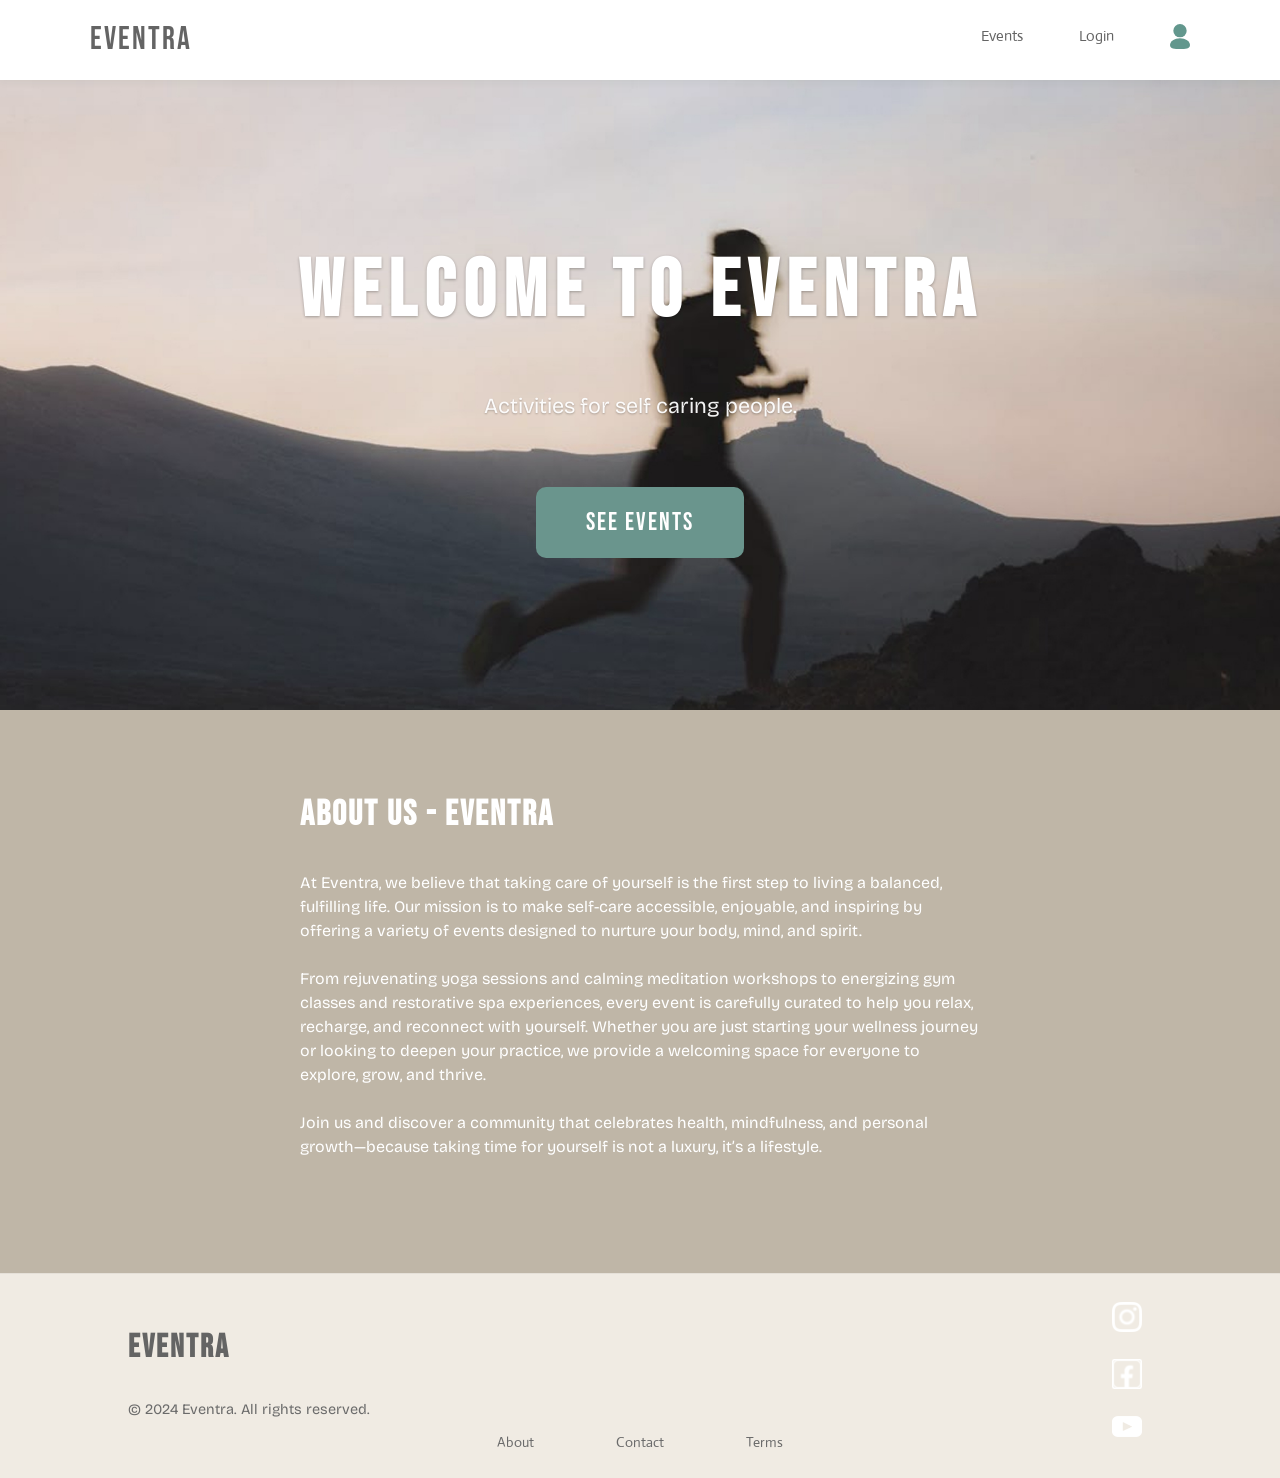
==== about.html @ 4ce1b918 "Added about us sida and css" ====
<!DOCTYPE html>
<html lang="en">
<head>
    <meta charset="UTF-8" />
    <meta name="viewport" content="width=device-width, initial-scale=1.0" />
    <title>Eventera</title>
    <link rel="stylesheet" href="style.css" />
    <link rel="stylesheet" href='main.css'/>
    <link rel="stylesheet" href="about.css">
    <link rel="preconnect" href="https://fonts.googleapis.com">
    <link rel="preconnect" href="https://fonts.gstatic.com" crossorigin>
    <link href="https://fonts.googleapis.com/css2?family=Actor&family=Bebas+Neue&family=Bricolage+Grotesque:opsz,wght@12..96,200..800&display=swap" rel="stylesheet">
</head>
<body>
    <header class="site-header">
        <nav class="desktop">
            <a href="index.html" class="logo">Eventra</a>
            <ul class="nav-links">
            <li><a href="products.html">Events</a></li>
            <li><a href="register.html">Login</a></li>
            <li><a href="profile.html"><img src="images/profile.svg" alt="profile icon" width="20px"></a></li>
            </ul>
        </nav>
        <nav class="mobil">
            <a href="index.html" class="logo">Eventra</a>
            <div class="dropdown">
            <img src="images/meny.svg" alt="meny icon">
                <ul class="dropdown-list">
                <li><a href="products.html">Events</a></li>
                <li><a href="register.html">Login</a></li>
                <li><a class="last" href="profile.html">Profile</a></li>
                </ul>
            </div>
        </nav>
    </header>
    <section class="hero">
        <h1>Welcome to Eventra</h1>
        <p>Activities for self caring people.</p>
        <button class="action-btn">See events</button>
    </section>
    <main>
        <h2>About us - Eventra</h2>
        <p>At Eventra, we believe that taking care of yourself is the first step to living a balanced, fulfilling life. Our mission is to make self-care accessible, enjoyable, and inspiring by offering a variety of events designed to nurture your body, mind, and spirit. <br><br>

        From rejuvenating yoga sessions and calming meditation workshops to energizing gym classes and restorative spa experiences, every event is carefully curated to help you relax, recharge, and reconnect with yourself. Whether you are just starting your wellness journey or looking to deepen your practice, we provide a welcoming space for everyone to explore, grow, and thrive. <br><br>

        Join us and discover a community that celebrates health, mindfulness, and personal growth—because taking time for yourself is not a luxury, it’s a lifestyle.</p>
    </main>
    <footer class="site-footer">
        <div class="footer-content">
        <h2>Eventra</h2>
        <p>&copy; 2024 Eventra. All rights reserved.</p>
        <div class="footer-links">
            <a href="about.html">About</a>
            <a href="contact.html">Contact</a>
            <a href="terms.html">Terms</a>
        </div>
        <div class="sociala">
            <a href="https://www.instagram.com/" target="_blank"><img src="images/insta.svg" alt="instagram icon"></a>
            <a href="https://www.facebook.com/" target="_blank"><img src="images/facebook.svg" alt="facebook icon"></a>
            <a href="https://www.youtube.com" target="_blank" ><img src="images/youtube.svg" alt="youtube icon"></a>
        </div>
    </div>
    </footer>
    </body>
</html>
---- style.css ----
:root {
  --font-heading: "Bebas Neue", sans-serif;
  --font-underRubrik: "Bricolage Grotesque", sans-serif;
  --font-body: "Actor", system-ui, sans-serif;
  --color-bg: #BFB6A7;
  --color-bg-alt: #f0ebe3;
  --color-surface: #ffffff;
  --color-primary: #62978D;
  --color-primary-hover: #78A89F;
  --color-accent: #9C6B48;
  --color-accent-hover: #d4b03a;
  --color-text: #646464;
  --color-text-muted: #6b6b6b;
  --color-border: #e5e0d8;
  --radius-sm: 8px;
  --radius-md: 12px;
  --radius-lg: 31px;
  --shadow-sm: 0 2px 8px rgba(45, 90, 61, 0.06);
  --shadow-md: 0 4px 16px rgba(45, 90, 61, 0.08);
  --shadow-hover: 0 8px 24px rgba(45, 90, 61, 0.12);
}


/* Main Content */
.main-content {
  padding: 2.5rem 2rem;
  max-width: 1200px;
  margin: 0 auto;
}

.main-content h2 {
  font-family: var(--font-heading);
  font-size: 2.3rem;
  padding-top: 30px;
  padding-left: 10px;
  color: white;
  margin: 0 0 1.5rem 0;
  letter-spacing: 4px;
}

/* Hero section (homepage) - full width, non-contained */
.hero {
  width: 100%;
  min-height: 70vh;
  display: flex;
  flex-direction: column;
  align-items: center;
  justify-content: center;
  gap: 30px;
  text-align: center;
  padding: 5rem 2rem;
  background-image:url("images/hero.png");
  filter: saturate(0.8);
  background-size: cover;
  background-position: center;
  color: #fff;
}
.action-btn{
  padding: 20px 50px;
  cursor: pointer;
  background-color: var(--color-primary);
  color: #ffffff;
  font-size: 25px;
  letter-spacing: 2px;
  border: 0px solid;
  border-radius: 10px;
  margin-top: 35px;
  font-family: 'Bebas Neue', 'sans-serif' ;
}
.action-btn:hover{
  background-color: #78A89F;
}

.hero h1 {
  font-family: var(--font-heading);
  font-size: 5rem;
  letter-spacing: 10px;
  margin: 0 0 0.5rem 0;
  letter-spacing: 8px;
  color: #fff;
  text-shadow: 0 1px 3px rgba(0, 0, 0, 0.3);
}

.hero p {
  margin: 0;
  font-family: var(--font-underRubrik);
  font-size: 1.35rem;
  color: rgba(255, 255, 255, 0.95);
  text-shadow: 0 1px 2px rgba(0, 0, 0, 0.25);
}

/* Products grid */
#events {
  display: grid;
  grid-template-columns: repeat(auto-fill, minmax(440px, 1fr));
  gap: 2.5rem;
}

.main-content h1{
  color: #ffffff;
}

.product-card {
  background: var(--color-surface);
  border-radius: var(--radius-md);
  overflow: hidden;
  box-shadow: var(--shadow-sm);
  transition: box-shadow 0.25s ease, transform 0.2s ease;
  display: flex;
  flex-direction: column;
}

.product-card:hover {
  box-shadow: var(--shadow-hover);
  transform: translateY(-2px);
}

.product-card__image {
  width: 100%;
  position: relative;
  aspect-ratio: 1;
  object-fit: cover;
  display: block;
  height: 200px;
  background: var(--color-bg-alt);
}

.product-card__image-placeholder {
  display: none;
}
.active{
  position: absolute;
  width: 100px;
  border-radius: 10px 0 30px 0;
  height: 45px;
  background: var(--color-accent);
  display: flex;
  letter-spacing: 2px;
  padding: 10px 10px;
  align-items:flex-start;
  justify-content: flex-start;
  font-family: var(--font-heading);
  font-size: 1.2rem;
  color: var(--color-border);
}

.product-card__body {
  padding: 1.25rem;
  height: 200px;
  flex: 1;
  display: flex;
  flex-direction: row;
  justify-content: space-around;
}

.product-card h3 {
  font-family: var(--font-heading);
  font-size: 1.5rem;
  letter-spacing: 2px;
  margin: 0 0 1.5rem 0;
  color: var(--color-text);
  line-height: 1.3;
}

.product-card__price {
  font-size: 1.75rem;
  font-family: var(--font-heading);
  color: var(--color-accent);
  margin: 0 0 0 0;
}
.product-card__date{
  font-size: 1.25rem;
  font-family: var(--font-underRubrik);
  color: var(--color-text);
  margin: 0 0 0 0;
}

.add-to-cart-btn {
  margin-top: auto;
  background: var(--color-primary);
  color: white;
  border: none;
  padding: 0.95rem 1.5rem 0.95rem 1.5rem;
  border-radius: var(--radius-sm);
  font-family: var(--font-body);
  font-size: 1.2rem;
  width: 150px;
  cursor: pointer;
  transition: background 0.2s ease;
}

.add-to-cart-btn:hover {
  background: var(--color-primary-hover);
}

/* Loading / empty / error states */
#events > p {
  grid-column: 1 / -1;
  text-align: center;
  padding: 3rem 2rem;
  color: var(--color-text-muted);
  font-size: 1.05rem;
}

/* Register / Login forms */

.main-content h1 {
  text-align: center;
  font-family: var(--font-heading);
  font-size: 2.25rem;
  font-weight: 400;
  padding-top: 30px;
  padding-left: 10px;
  color: white;
}



.register-wrapper,
.login-wrapper {
  max-width: 420px;
  margin: 0 auto;
}

.register-form {
  background: var(--color-bg);
  padding: 2rem;
  border-radius: var(--radius-lg);
  box-shadow: var(--shadow-md);
}

.form-group {
  display: flex;
  flex-direction: column;
  margin-bottom: 1.5rem;
} 

.form-group label {
  font: var(--font-underRubrik);
  font-weight: 400;
}

.form-group input {
  width: 100%;
  display: block;
  background: none;
  border: none;
  outline: none;
  border-bottom: 1px solid var(--color-border);
  padding: 6px 30px;
}

.register-form button[type="submit"],
.login-form button[type="submit"] {
  width: 100%;
  background: var(--color-primary);
  color: white;
  border: none;
  padding: 0.85rem 1.5rem;
  border-radius: var(--radius-sm);
  font-family: var(--font-body);
  font-weight: 600;
  font-size: 1rem;
  cursor: pointer;
  transition: background 0.2s ease;
}

.register-form button[type="submit"]:hover,
.login-form button[type="submit"]:hover {
  background: var(--color-primary-hover);
}

/* Button group for Register/Login */
.button-group {
  display: flex;
  gap: 10px;
}

.button-group button {
  flex: 1; 
}

.form-icon {
  position: relative;
  right: 5px;
  top: 5px;
  width: 24px;
}
---- main.css ----
:root {
    --font-heading: "Bebas Neue", sans-serif;
    --font-underRubrik: "Bricolage Grotesque", sans-serif;
    --font-body: "Actor", system-ui, sans-serif;
    --color-bg: #BFB6A7;
    --color-bg-alt: #f0ebe3;
    --color-surface: #ffffff;
    --color-primary: #62978D;
    --color-primary-hover: #78A89F;
    --color-accent: #9C6B48;
    --color-accent-hover: #d4b03a;
    --color-text: #646464;
    --color-text-muted: #6b6b6b;
    --color-border: #e5e0d8;
    --radius-sm: 8px;
    --radius-md: 12px;
    --radius-lg: 16px;
    --shadow-sm: 0 2px 8px rgba(45, 90, 61, 0.06);
    --shadow-md: 0 4px 16px rgba(45, 90, 61, 0.08);
    --shadow-hover: 0 8px 24px rgba(45, 90, 61, 0.12);
}

nav.mobil{
    display: none;
}

* {
    box-sizing: border-box;
}

body {
    margin: 0;
    min-width: 320px;
    min-height: 100vh;
    font-family: var(--font-body);
    color: var(--color-surface);
    background-color: var(--color-bg);
    line-height: 1.5;
}

/* Header */
.site-header {
    background: var(--color-surface);
    padding: 1rem 0;
    box-shadow: var(--shadow-sm);
    position: sticky;
    top: 0;
    z-index: 100;
}

.site-header nav.desktop {
    display: flex;
    padding: 0px 50px;
    justify-content: space-between;
    align-items: center;
    max-width: 1200px;
    margin: 0 auto;
}

.logo {
    font-family: var(--font-heading);
    font-size: 2rem;
    color: var(--color-text);
    text-decoration: none;
    letter-spacing: 2px;
    transition: color 0.2s ease;
}

.logo:hover{
    color: var(--color-primary-hover);
}
.nav-links li a img {
    transition: 0.3;
}
.nav-links li a img:hover{
    filter: brightness(1.2);
}


.nav-links {
    display: flex;
    gap: 3.5rem;
    list-style: none;
    padding: 0;
    margin: 0;
}

.nav-links a {
    text-decoration: none;
    color: var(--color-text);
    font-size: 0.95rem;
    transition: color 0.2s ease;
}

.nav-links a:hover {
    color: var(--color-primary);
}


/* Footer */
.site-footer {
    background: var(--color-bg-alt);
    padding: 1.5rem 3rem;
    margin-top: 3rem;
    border-top: 1px solid var(--color-border);
}

.footer-content {
    max-width: 1200px;
    margin: 0 auto;
    display: flex;
    flex-direction: column;
    position: relative;
    justify-content: space-around;
    h2{
        color: var(--color-text);
        font-family: var(--font-heading);
        font-size: 2rem;
        letter-spacing: 2px;
        padding-left: 80px;
    }
    p{
        padding-left: 80px;
    }
}

.footer-content p {
    margin: 0 0 0.75rem 0;
    color: var(--color-text-muted);
    font-size: 0.9rem;
}

.footer-links {
    display: flex;
    gap: 5.1rem;
    justify-content: center;
}

.footer-links a {
    text-decoration: none;
    color: var(--color-text-muted);
    font-size: 0.9rem;
    transition: color 0.2s ease;
}

.footer-links a:hover {
    color: var(--color-primary);
}
.footer-content .sociala{
    position: absolute;
    display: flex;
    flex-direction: column;
    right: 90px;
    bottom: 10px;
    gap: 20px;
    img{
        width: 30px;
    }
}
@media (max-width:1000px) and (min-width:10px) {
    nav.mobil{
        display: flex;
        justify-content: space-between;
        position: relative;
    }
    a.logo{
        margin-left: 50px;
        font-size: 2rem;
    }
    nav div img{
        width: 22px;
        align-self: center;
        justify-self: center;
        margin-top: 14px;
        margin-right: 50px;
    }
    .site-header nav.desktop{
        display: none;
    }
    .dropdown-list{
        display:none;
        position: absolute;
        right: 0;
        top: 18px;
        background-color: #ffffff;
        padding: 20px 30px;
        a{
            text-decoration: none;
            color: #62978D;
            font-size: 20px;
            padding: 30px 80px;
            margin-top: 20px;
        }
    }
    

    .dropdown:hover{
        .dropdown-list{
            display: flex;
            flex-direction: column;
            gap: 30px;
        }
        cursor: pointer;
    }
}
@media (max-width:950px) {
    div.footer-content div.sociala{
        right: 0;
        top: 10px;
        a img{
            width: 25px;
        }
    }
    div.footer-content h2, .footer-content p{
        padding-left: 0px;
        margin-bottom: 40px;
    }
    
}

nav.admin {
    display: flex;
    justify-content: space-between;
    margin: 0 50px;
}

nav.admin a img {
    margin-top: 0.8rem;

}
---- about.css ----
:root {
    --font-heading: "Bebas Neue", sans-serif;
    --font-underRubrik: "Bricolage Grotesque", sans-serif;
    --color-bg: #BFB6A7;
    --color-bg-alt: #f0ebe3;
    --color-primary: #62978D;
    --color-primary-hover: #78A89F;
    --color-accent: #9C6B48;
    --color-text: #646464;
}

.hero {
    width: 100%;
    min-height: 70vh;
    display: flex;
    flex-direction: column;
    align-items: center;
    justify-content: center;
    gap: 30px;
    text-align: center;
    padding: 5rem 2rem;
    background-image:url("images/image\ 20.jpg");
    filter: saturate(0.8);
    background-size: cover;
    background-position: center;
    color: #fff;
}

main{
    padding: 55px;
}
h2{
    font-family: var(--font-heading);
    font-size: 35px;
    letter-spacing: 2px;
}

p{
    font-family: var(--font-underRubrik);
}


@media (min-width:1100px) {
    main{
        padding:50px 300px;
    }
}
@media (min-width:1500px) {
    main{
        padding:50px 500px;
    }
}
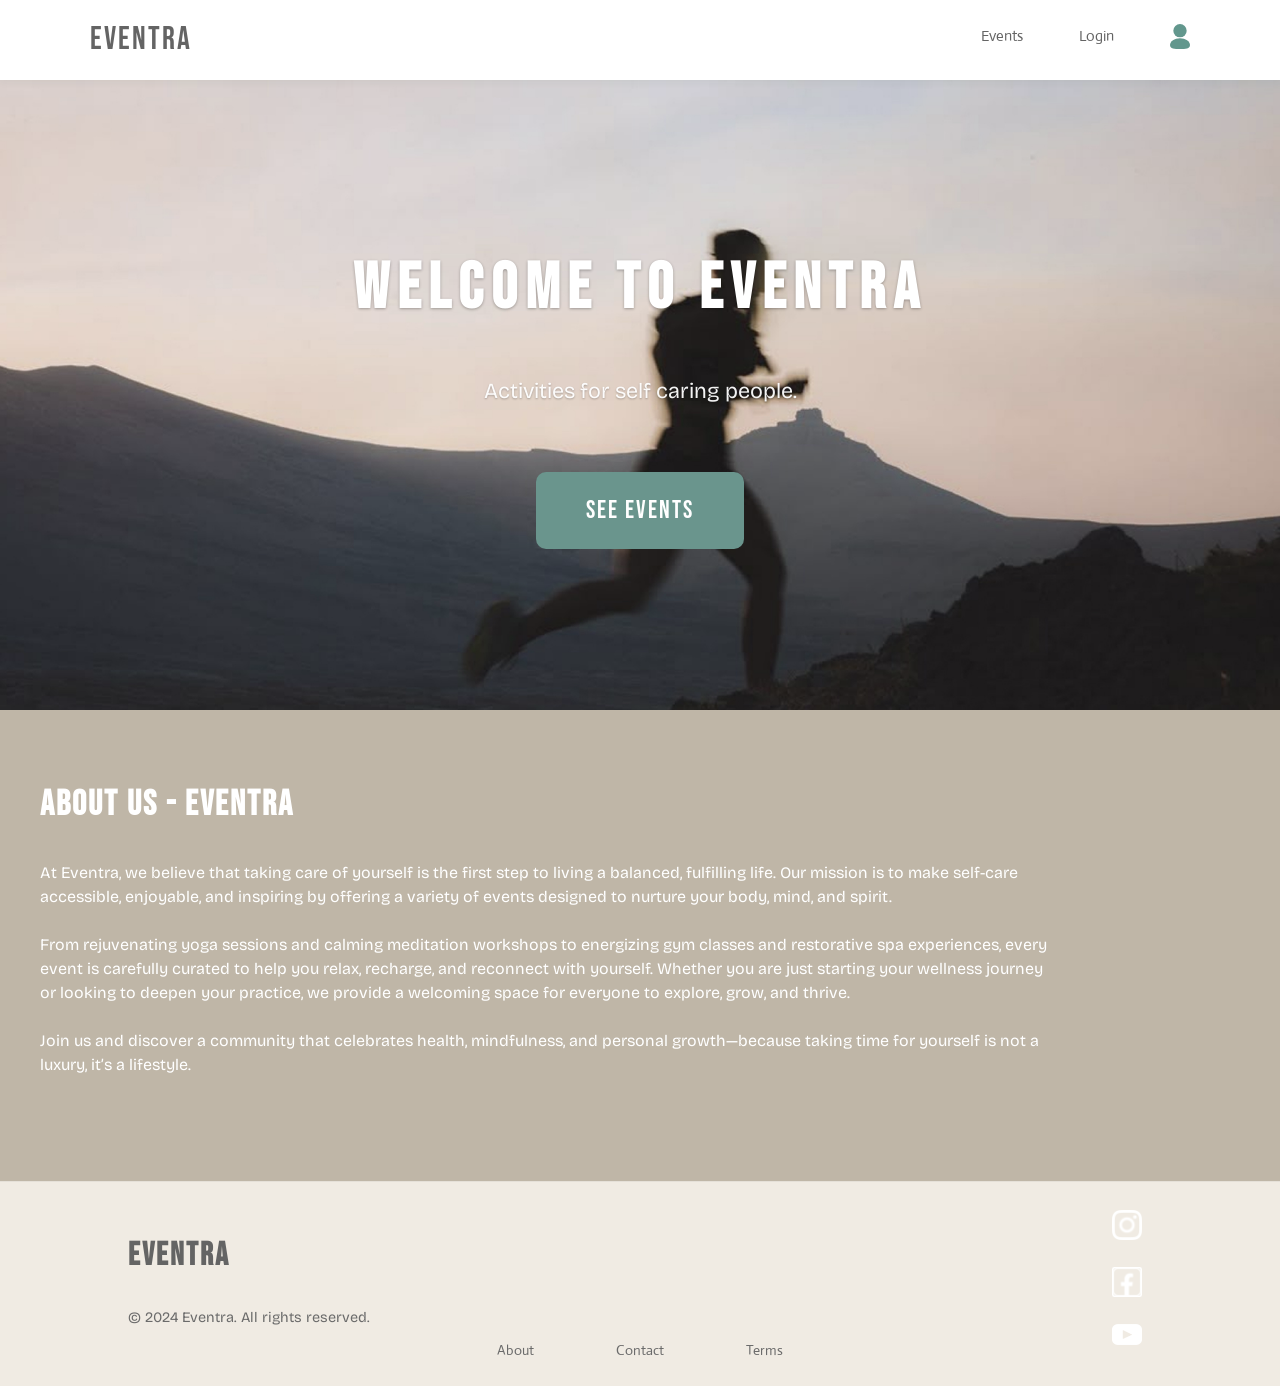
==== commit fe8da23b: "Fixed events layout that exeperinced a bug, also fixed about sida link" ====
--- a/about.html
+++ b/about.html
@@ -36,7 +36,7 @@
     <section class="hero">
         <h1>Welcome to Eventra</h1>
         <p>Activities for self caring people.</p>
-        <button class="action-btn">See events</button>
+        <a href="products.html" class="action-btn">See events</a>
     </section>
     <main>
         <h2>About us - Eventra</h2>
--- a/style.css
+++ b/style.css
@@ -73,7 +73,7 @@
 
 .hero h1 {
   font-family: var(--font-heading);
-  font-size: 5rem;
+  font-size: 4rem;
   letter-spacing: 10px;
   margin: 0 0 0.5rem 0;
   letter-spacing: 8px;
@@ -92,7 +92,7 @@
 /* Products grid */
 #events {
   display: grid;
-  grid-template-columns: repeat(auto-fill, minmax(440px, 1fr));
+  grid-template-columns: repeat(2,1fr);
   gap: 2.5rem;
 }
 
@@ -108,6 +108,10 @@
   transition: box-shadow 0.25s ease, transform 0.2s ease;
   display: flex;
   flex-direction: column;
+}
+.row{
+  display: flex;
+  justify-content: space-between;
 }
 
 .product-card:hover {
@@ -146,11 +150,9 @@
 
 .product-card__body {
   padding: 1.25rem;
-  height: 200px;
-  flex: 1;
-  display: flex;
-  flex-direction: row;
-  justify-content: space-around;
+  display: flex;
+  flex-direction: column;
+  gap: 10px;
 }
 
 .product-card h3 {
@@ -177,14 +179,14 @@
 
 .add-to-cart-btn {
   margin-top: auto;
+  align-self: flex-end;
   background: var(--color-primary);
   color: white;
   border: none;
-  padding: 0.95rem 1.5rem 0.95rem 1.5rem;
+  padding: 0.95rem 1.5rem;
   border-radius: var(--radius-sm);
   font-family: var(--font-body);
   font-size: 1.2rem;
-  width: 150px;
   cursor: pointer;
   transition: background 0.2s ease;
 }
@@ -251,7 +253,8 @@
 }
 
 .register-form button[type="submit"],
-.login-form button[type="submit"] {
+.login-form button[type="submit"], 
+.admin-create-event button[type="submit"] {
   width: 100%;
   background: var(--color-primary);
   color: white;
@@ -266,7 +269,8 @@
 }
 
 .register-form button[type="submit"]:hover,
-.login-form button[type="submit"]:hover {
+.login-form button[type="submit"]:hover,
+.admin-create-event button[type="submit"]:hover {
   background: var(--color-primary-hover);
 }
 
@@ -286,3 +290,20 @@
   top: 5px;
   width: 24px;
 }
+
+@media (max-width:700px) {
+  .flex1 h2{
+    font-size: 30px;
+  }
+  section.hero h1{
+    font-size: 60px;
+  }
+  main.main-content h2{
+    font-size: 30px;
+  }
+  img.product-card_image{
+  }
+  #events {
+  grid-template-columns: 1fr;
+  }
+}
--- a/about.css
+++ b/about.css
@@ -27,7 +27,13 @@
 }
 
 main{
-    padding: 55px;
+    padding: 40px;
+    max-width: 1100px;
+    align-self: center;
+    justify-self: center;
+}
+a{
+    text-decoration: none;
 }
 h2{
     font-family: var(--font-heading);
@@ -39,14 +45,3 @@
     font-family: var(--font-underRubrik);
 }
 
-
-@media (min-width:1100px) {
-    main{
-        padding:50px 300px;
-    }
-}
-@media (min-width:1500px) {
-    main{
-        padding:50px 500px;
-    }
-}
